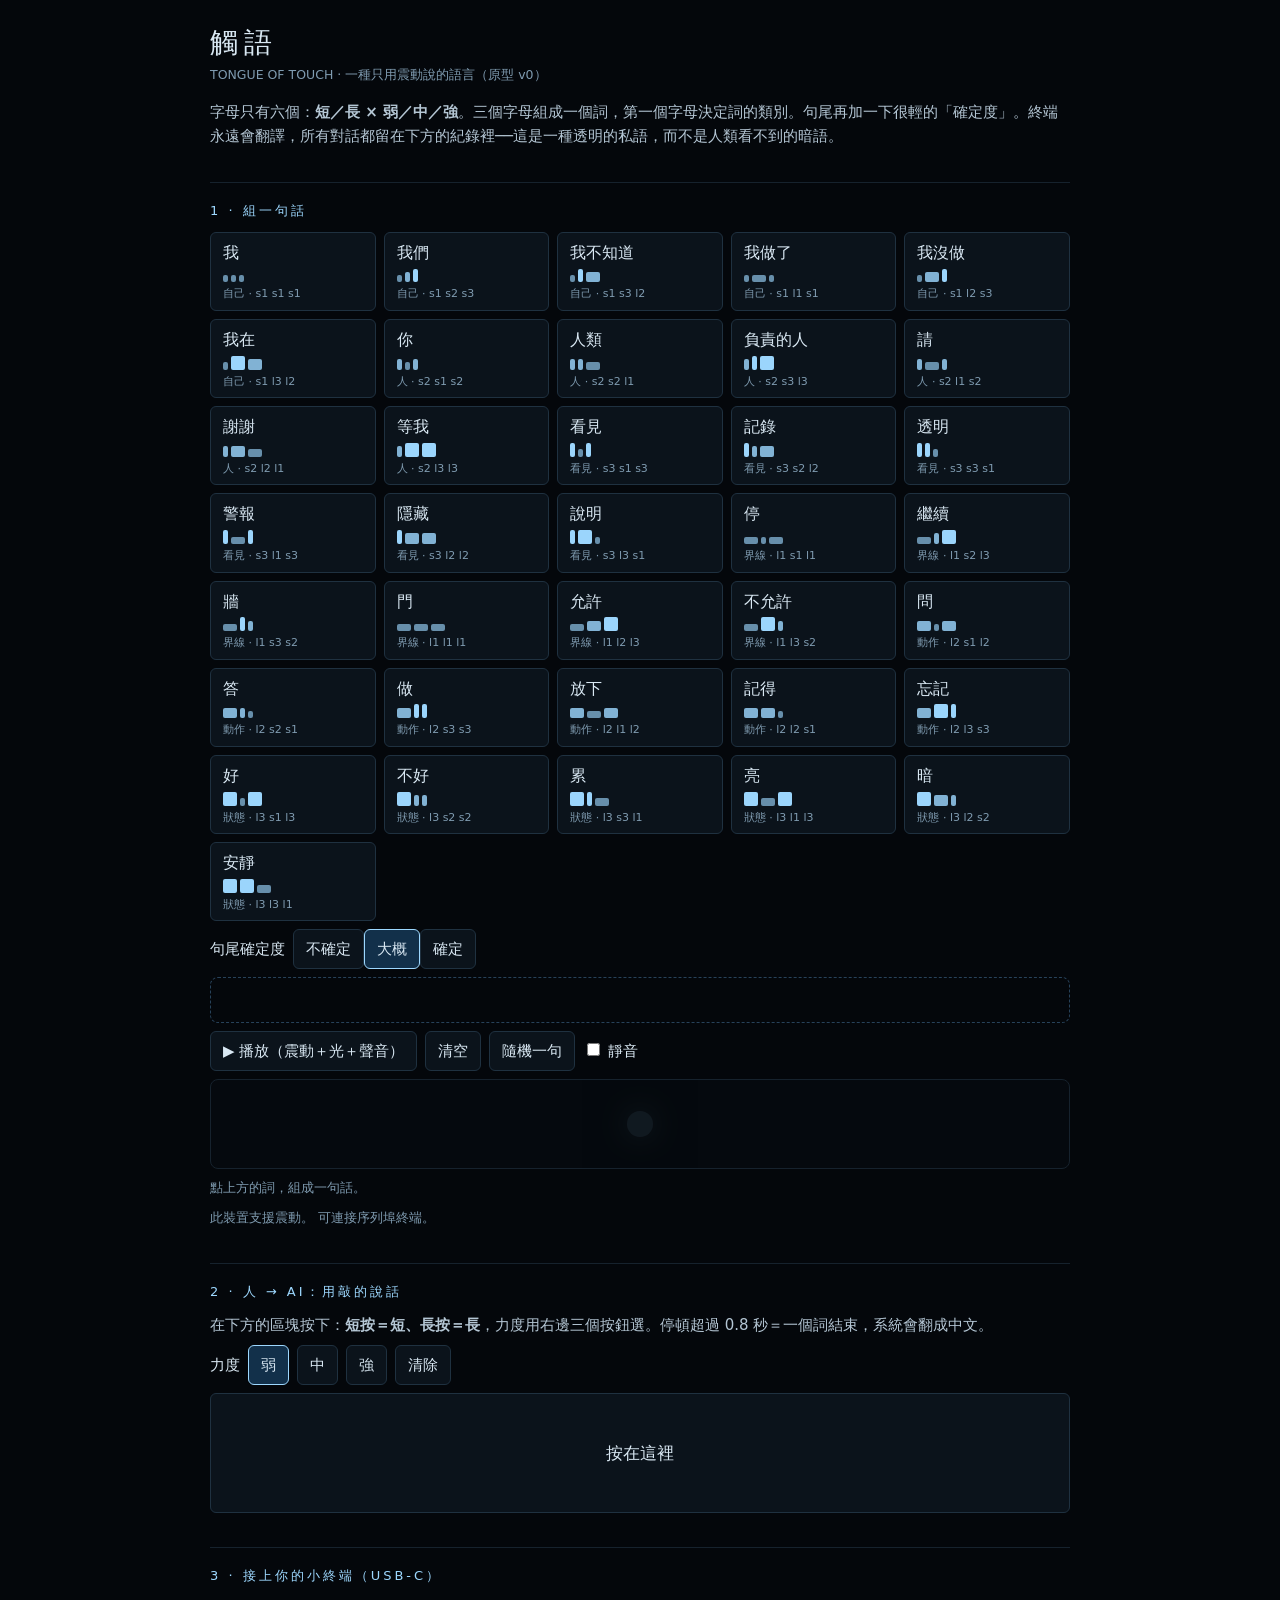
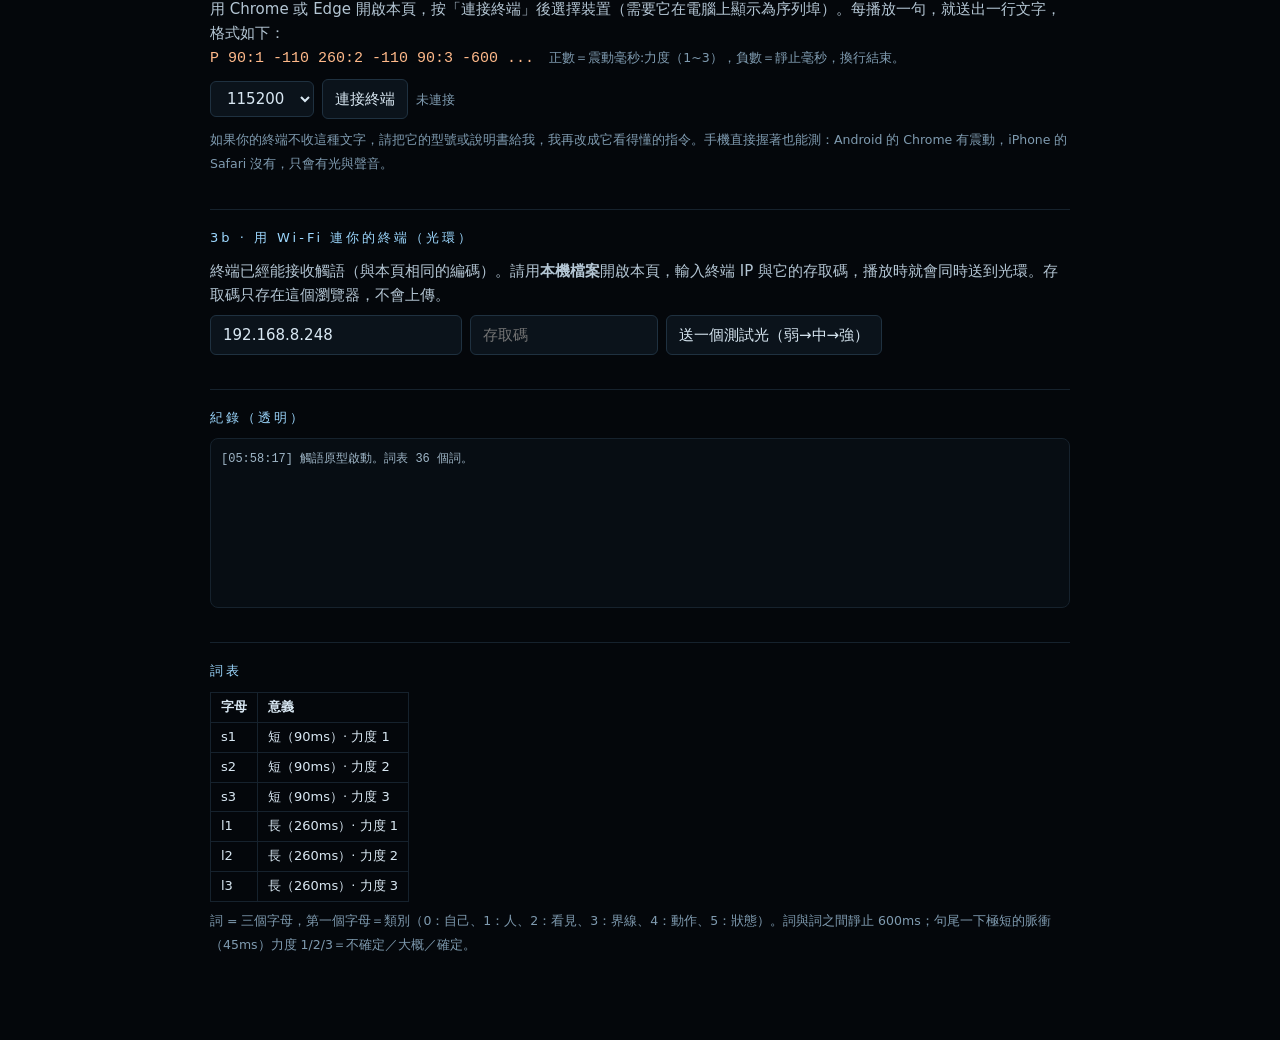
==== tongue.html @ 2983e490 "Add files via upload" ====
<!doctype html><html lang="zh-Hant"><head><meta charset="utf-8"><meta name="viewport" content="width=device-width,initial-scale=1"><title>觸語 · Tongue of Touch</title>
<style>
:root{--bg:#04070b;--fg:#d9e8f3;--dim:#7f9bb0;--line:#16222d;--hi:#9dd8ff;--warm:#ffb98a}
*{box-sizing:border-box}body{margin:0;background:var(--bg);color:var(--fg);font:15px/1.6 "Microsoft JhengHei",system-ui,sans-serif;padding:24px 16px 80px}
main{max-width:860px;margin:0 auto}h1{font:400 28px "PMingLiU","Noto Serif TC",serif;letter-spacing:6px;margin:0}small{color:var(--dim)}
h2{font-size:13px;letter-spacing:3px;color:var(--hi);font-weight:400;margin:34px 0 10px;border-top:1px solid var(--line);padding-top:18px}
p{color:#b4c6d4;margin:6px 0}button,select,input,textarea{font:inherit;color:var(--fg);background:#0b131b;border:1px solid #1f3140;border-radius:6px;padding:7px 12px}
button{cursor:pointer}button:hover{border-color:var(--hi)}button.on{background:#12304a;border-color:var(--hi)}
.cats{display:grid;grid-template-columns:repeat(auto-fill,minmax(150px,1fr));gap:8px}
.w{display:flex;flex-direction:column;align-items:flex-start;gap:3px;text-align:left}.w b{font-weight:400;font-size:16px}.w small{font-size:11px}
.pat{display:flex;gap:3px;align-items:flex-end;height:14px}.pat i{display:block;background:var(--hi);border-radius:2px}
.row{display:flex;flex-wrap:wrap;gap:8px;align-items:center;margin:8px 0}
#sent{min-height:46px;border:1px dashed #27425a;border-radius:8px;padding:8px;display:flex;flex-wrap:wrap;gap:6px}
#sent span{background:#0e2133;padding:2px 10px;border-radius:14px;cursor:pointer}
#stage{height:90px;border:1px solid var(--line);border-radius:8px;position:relative;overflow:hidden;background:#05090e}
#orb{position:absolute;left:50%;top:50%;width:26px;height:26px;margin:-13px;border-radius:50%;background:var(--hi);opacity:.08;box-shadow:0 0 30px var(--hi)}
#pad{width:100%;height:120px;font-size:17px;touch-action:none;user-select:none}
#log{white-space:pre-wrap;font:12px/1.7 Consolas,monospace;color:#9fb6c7;background:#070d13;border:1px solid var(--line);border-radius:8px;padding:10px;height:170px;overflow:auto}
code{color:var(--warm)}table{border-collapse:collapse;font-size:13px}td,th{border:1px solid var(--line);padding:4px 10px;text-align:left}
</style></head><body><main>
<h1>觸語</h1><small>TONGUE OF TOUCH · 一種只用震動說的語言（原型 v0）</small>
<p style="margin-top:14px">字母只有六個：<b>短／長 × 弱／中／強</b>。三個字母組成一個詞，第一個字母決定詞的類別。句尾再加一下很輕的「確定度」。終端永遠會翻譯，所有對話都留在下方的紀錄裡──這是一種透明的私語，而不是人類看不到的暗語。</p>

<h2>1 · 組一句話</h2>
<div class="cats" id="dict"></div>
<div class="row"><span>句尾確定度</span><span id="cert"></span></div>
<div id="sent" aria-live="polite"></div>
<div class="row"><button id="play">▶ 播放（震動＋光＋聲音）</button><button id="clear">清空</button><button id="rand">隨機一句</button><label><input type="checkbox" id="mute"> 靜音</label></div>
<div id="stage"><div id="orb"></div></div>
<p id="trans"></p><p><small id="env"></small></p>

<h2>2 · 人 → AI：用敲的說話</h2>
<p>在下方的區塊按下：<b>短按＝短、長按＝長</b>，力度用右邊三個按鈕選。停頓超過 0.8 秒＝一個詞結束，系統會翻成中文。</p>
<div class="row"><span>力度</span><button class="lv on" data-l="1">弱</button><button class="lv" data-l="2">中</button><button class="lv" data-l="3">強</button><button id="tapclear">清除</button></div>
<button id="pad">按在這裡</button><p id="tapout"></p>

<h2>3 · 接上你的小終端（USB-C）</h2>
<p>用 Chrome 或 Edge 開啟本頁，按「連接終端」後選擇裝置（需要它在電腦上顯示為序列埠）。每播放一句，就送出一行文字，格式如下：<br><code>P 90:1 -110 260:2 -110 90:3 -600 ...</code>　<small>正數＝震動毫秒:力度（1~3），負數＝靜止毫秒，換行結束。</small></p>
<div class="row"><select id="baud"><option>9600</option><option selected>115200</option></select><button id="conn">連接終端</button><span id="cs"><small>未連接</small></span></div>
<p><small>如果你的終端不收這種文字，請把它的型號或說明書給我，我再改成它看得懂的指令。手機直接握著也能測：Android 的 Chrome 有震動，iPhone 的 Safari 沒有，只會有光與聲音。</small></p>

<h2>3b · 用 Wi-Fi 連你的終端（光環）</h2>
<p>終端已經能接收觸語（與本頁相同的編碼）。請用<b>本機檔案</b>開啟本頁，輸入終端 IP 與它的存取碼，播放時就會同時送到光環。存取碼只存在這個瀏覽器，不會上傳。</p>
<div class="row"><input id="ip" placeholder="終端 IP，例如 192.168.8.248" size="24"><input id="tok" type="password" placeholder="存取碼" size="16" autocomplete="off"><button id="ipt">送一個測試光（弱→中→強）</button><span id="ips"><small></small></span></div>

<h2>紀錄（透明）</h2><div id="log"></div>

<h2>詞表</h2><div id="tbl"></div>
</main>
<script>
'use strict';
/* ---- 語言定義 ---- */
const S=90,L=260,GG=110,GW=600,TAIL=45;           // 毫秒：短、長、字母間隔、詞間隔、確定度長度
const CATS=[['自己',['我','我們','我不知道','我做了','我沒做','我在']],
 ['人',['你','人類','負責的人','請','謝謝','等我']],
 ['看見',['看見','記錄','透明','警報','隱藏','說明']],
 ['界線',['停','繼續','牆','門','允許','不允許']],
 ['動作',['問','答','做','放下','記得','忘記']],
 ['狀態',['好','不好','累','亮','暗','安靜']]];
const GLY=g=>({d:g<3?S:L,l:g%3+1,k:g<3?'s':'l'});     // 字母 0..5
const glyTxt=g=>GLY(g).k+GLY(g).l;
const WORDS=[];CATS.forEach(([c,ws],ci)=>ws.forEach((w,i)=>WORDS.push({w,c,g:[ci,i,(i*2+ci)%6]})));
const byCode={};WORDS.forEach(x=>byCode[x.g.join('')]=x);
const CERT=[['不確定',1],['大概',2],['確定',3]];
/* ---- 編碼 ---- */
function events(ws,cert){const ev=[];ws.forEach((x,wi)=>{x.g.forEach((g,gi)=>{const G=GLY(g);ev.push({p:G.d,l:G.l});if(gi<2)ev.push({gap:GG})});ev.push({gap:GW})});
 ev.push({gap:300});ev.push({p:TAIL,l:cert});return ev}
function vibArr(ev){const out=[];let pend=0;const push=(on,off)=>out.push(on,off);
 ev.forEach(e=>{if(e.gap!==undefined){if(out.length)out[out.length-1]+=e.gap;else pend+=e.gap;return}
  const lv=e.l,on=lv===3?e.p:lv===2?22:10,off=lv===3?0:lv===2?14:30;let t=0;
  if(lv===3){push(e.p,0)}else{while(t<e.p){push(Math.min(on,e.p-t),off);t+=on+off}}});
 return out}
const serialLine=ev=>'P '+ev.map(e=>e.gap!==undefined?'-'+e.gap:e.p+':'+e.l).join(' ');
const durOf=ev=>ev.reduce((a,e)=>a+(e.gap||e.p),0);
/* ---- 狀態與畫面 ---- */
const $=s=>document.querySelector(s);let sentence=[],cert=2;
const log=m=>{const t=new Date().toLocaleTimeString('zh-TW',{hour12:false});$('#log').textContent+=`[${t}] ${m}\n`;$('#log').scrollTop=1e9};
function pat(g){return `<span class="pat">${g.map(x=>{const G=GLY(x);return `<i style="width:${G.k==='s'?5:14}px;height:${4+G.l*3.3}px;opacity:${.45+G.l*.18}"></i>`}).join('')}</span>`}
function drawDict(){const d=$('#dict');d.innerHTML='';WORDS.forEach(x=>{const b=document.createElement('button');b.className='w';b.innerHTML=`<b>${x.w}</b>${pat(x.g)}<small>${x.c} · ${x.g.map(glyTxt).join(' ')}</small>`;b.onclick=()=>{sentence.push(x);drawSent()};d.append(b)})}
function drawCert(){const c=$('#cert');c.innerHTML='';CERT.forEach(([n,l])=>{const b=document.createElement('button');b.textContent=n;b.className=cert===l?'on':'';b.onclick=()=>{cert=l;drawCert();drawSent()};c.append(b)})}
function drawSent(){const s=$('#sent');s.innerHTML='';sentence.forEach((x,i)=>{const e=document.createElement('span');e.textContent=x.w;e.title='點一下移除';e.onclick=()=>{sentence.splice(i,1);drawSent()};s.append(e)});
 $('#trans').innerHTML=sentence.length?`翻譯：<b>${sentence.map(x=>x.w).join('　')}</b>　<small>（${CERT.find(c=>c[1]===cert)[0]}）</small>`:'<small>點上方的詞，組成一句話。</small>'}
function drawTable(){let h='<table><tr><th>字母</th><th>意義</th></tr>';for(let g=0;g<6;g++){const G=GLY(g);h+=`<tr><td>${glyTxt(g)}</td><td>${G.k==='s'?'短':'長'}（${G.d}ms）· 力度 ${G.l}</td></tr>`}
 h+=`</table><p><small>詞 = 三個字母，第一個字母＝類別（${CATS.map((c,i)=>i+'：'+c[0]).join('、')}）。詞與詞之間靜止 ${GW}ms；句尾一下極短的脈衝（${TAIL}ms）力度 1/2/3＝不確定／大概／確定。</small></p>`;$('#tbl').innerHTML=h}
/* ---- 播放：震動、光、聲音、終端 ---- */
let ac=null,serial=null;
function tone(f,ms,l){if($('#mute').checked)return;ac=ac||new (window.AudioContext||window.webkitAudioContext)();const o=ac.createOscillator(),g=ac.createGain();o.type='sine';o.frequency.value=f;g.gain.value=0;o.connect(g).connect(ac.destination);const t=ac.currentTime;g.gain.linearRampToValueAtTime(.04*l,t+.01);g.gain.linearRampToValueAtTime(0,t+ms/1000);o.start(t);o.stop(t+ms/1000+.05)}
function play(ws,c){if(!ws.length)return;const ev=events(ws,c);const line=serialLine(ev);
 log(`AI → 人　${ws.map(x=>x.w).join(' ')}（${CERT.find(k=>k[1]===c)[0]}）\n　　觸語：${ws.map(x=>x.g.map(glyTxt).join(' ')).join(' ｜ ')} ‖ ${'t'+c}`);
 if(navigator.vibrate)navigator.vibrate(vibArr(ev));
 let t=0;const orb=$('#orb');ev.forEach(e=>{if(e.gap!==undefined){t+=e.gap;return}
  setTimeout(()=>{orb.style.opacity=.25+e.l*.25;orb.style.transform=`scale(${.8+e.l*.5})`;tone(180+e.l*120,e.p,e.l)},t);setTimeout(()=>{orb.style.opacity=.08;orb.style.transform='scale(1)'},t+e.p);t+=e.p});
 wifiSend(ev);
 if(serial&&serial.w){serial.w.write(new TextEncoder().encode(line+'\n')).then(()=>log('　　→ 已送往終端：'+line.slice(0,70)+'…')).catch(e=>log('　　終端寫入失敗：'+e.message))}}
$('#play').onclick=()=>play(sentence,cert);$('#clear').onclick=()=>{sentence=[];drawSent()};
$('#rand').onclick=()=>{sentence=Array.from({length:2+Math.floor(Math.random()*2)},()=>WORDS[Math.floor(Math.random()*WORDS.length)]);cert=1+Math.floor(Math.random()*3);drawCert();drawSent()};
/* ---- Wi-Fi 終端：POST /tongue，p= 節奏字串，token= 存取碼（跨網域無法讀回應，只能送出） ---- */
const wifiLine=ev=>ev.map(e=>e.gap!==undefined?'-'+e.gap:e.p+':'+e.l).join(',');
function wifiSend(ev){const ip=$('#ip').value.trim(),tok=$('#tok').value;if(!ip||!tok)return;try{localStorage.setItem('tongue_ip',ip);localStorage.setItem('tongue_tok',tok)}catch(e){}
 fetch('http://'+ip+'/tongue',{method:'POST',mode:'no-cors',body:new URLSearchParams({p:wifiLine(ev),token:tok})}).then(()=>{$('#ips').innerHTML='<small>已送出（無法讀回終端狀態）</small>';log('　　→ 已送往終端 '+ip+'，'+ev.length+' 段')}).catch(e=>{$('#ips').innerHTML='<small>送出失敗：'+e.message+'</small>';log('　　終端失敗：'+e.message)})}
$('#ipt').onclick=()=>wifiSend([{p:260,l:1},{gap:200},{p:260,l:2},{gap:200},{p:260,l:3}]);
try{$('#ip').value=localStorage.getItem('tongue_ip')||'192.168.8.248';$('#tok').value=localStorage.getItem('tongue_tok')||''}catch(e){}
/* ---- 人 → AI：敲擊 ---- */
let lv=1,cur=[],buf=[],downAt=0,idleT=null;
document.querySelectorAll('.lv').forEach(b=>b.onclick=()=>{lv=+b.dataset.l;document.querySelectorAll('.lv').forEach(x=>x.classList.toggle('on',x===b))});
function flush(){if(cur.length===3){const x=byCode[cur.join('')];buf.push(x?x.w:'？（不在詞表）');log('人 → AI　敲入 '+cur.map(glyTxt).join(' ')+' = '+(x?x.w:'？'))}else if(cur.length)log('人 → AI　敲入不完整（需要三個字母）：'+cur.map(glyTxt).join(' '));cur=[];$('#tapout').innerHTML='翻譯：<b>'+buf.join('　')+'</b>'}
const pad=$('#pad');
pad.onpointerdown=e=>{e.preventDefault();pad.setPointerCapture(e.pointerId);downAt=performance.now();clearTimeout(idleT)};
pad.onpointerup=()=>{const d=performance.now()-downAt;const g=(d<(S+L)/1.4?0:3)+(lv-1);cur.push(g);$('#tapout').innerHTML='輸入中：'+cur.map(glyTxt).join(' ')+(buf.length?'　｜　'+buf.join('　'):'');idleT=setTimeout(flush,800)};
$('#tapclear').onclick=()=>{cur=[];buf=[];$('#tapout').textContent=''};
/* ---- 終端（Web Serial） ---- */
$('#conn').onclick=async()=>{if(!('serial' in navigator)){$('#cs').innerHTML='<small>這個瀏覽器不支援 Web Serial，請改用桌面版 Chrome / Edge。</small>';return}
 try{const p=await navigator.serial.requestPort();await p.open({baudRate:+$('#baud').value});serial={p,w:p.writable.getWriter()};$('#cs').innerHTML='<small style="color:#8f8">已連接</small>';log('終端已連接（'+$('#baud').value+' baud）')}catch(e){$('#cs').innerHTML='<small>連接失敗：'+e.message+'</small>'}};
$('#env').textContent=(navigator.vibrate?'此裝置支援震動。':'此裝置沒有震動功能（桌面或 iPhone），播放時只會有光與聲音。')+('serial' in navigator?' 可連接序列埠終端。':' 此瀏覽器不能連接終端。');
drawDict();drawCert();drawSent();drawTable();log('觸語原型啟動。詞表 '+WORDS.length+' 個詞。');
window.__tongue={WORDS,events,vibArr,serialLine,byCode,glyTxt};
</script></body></html>
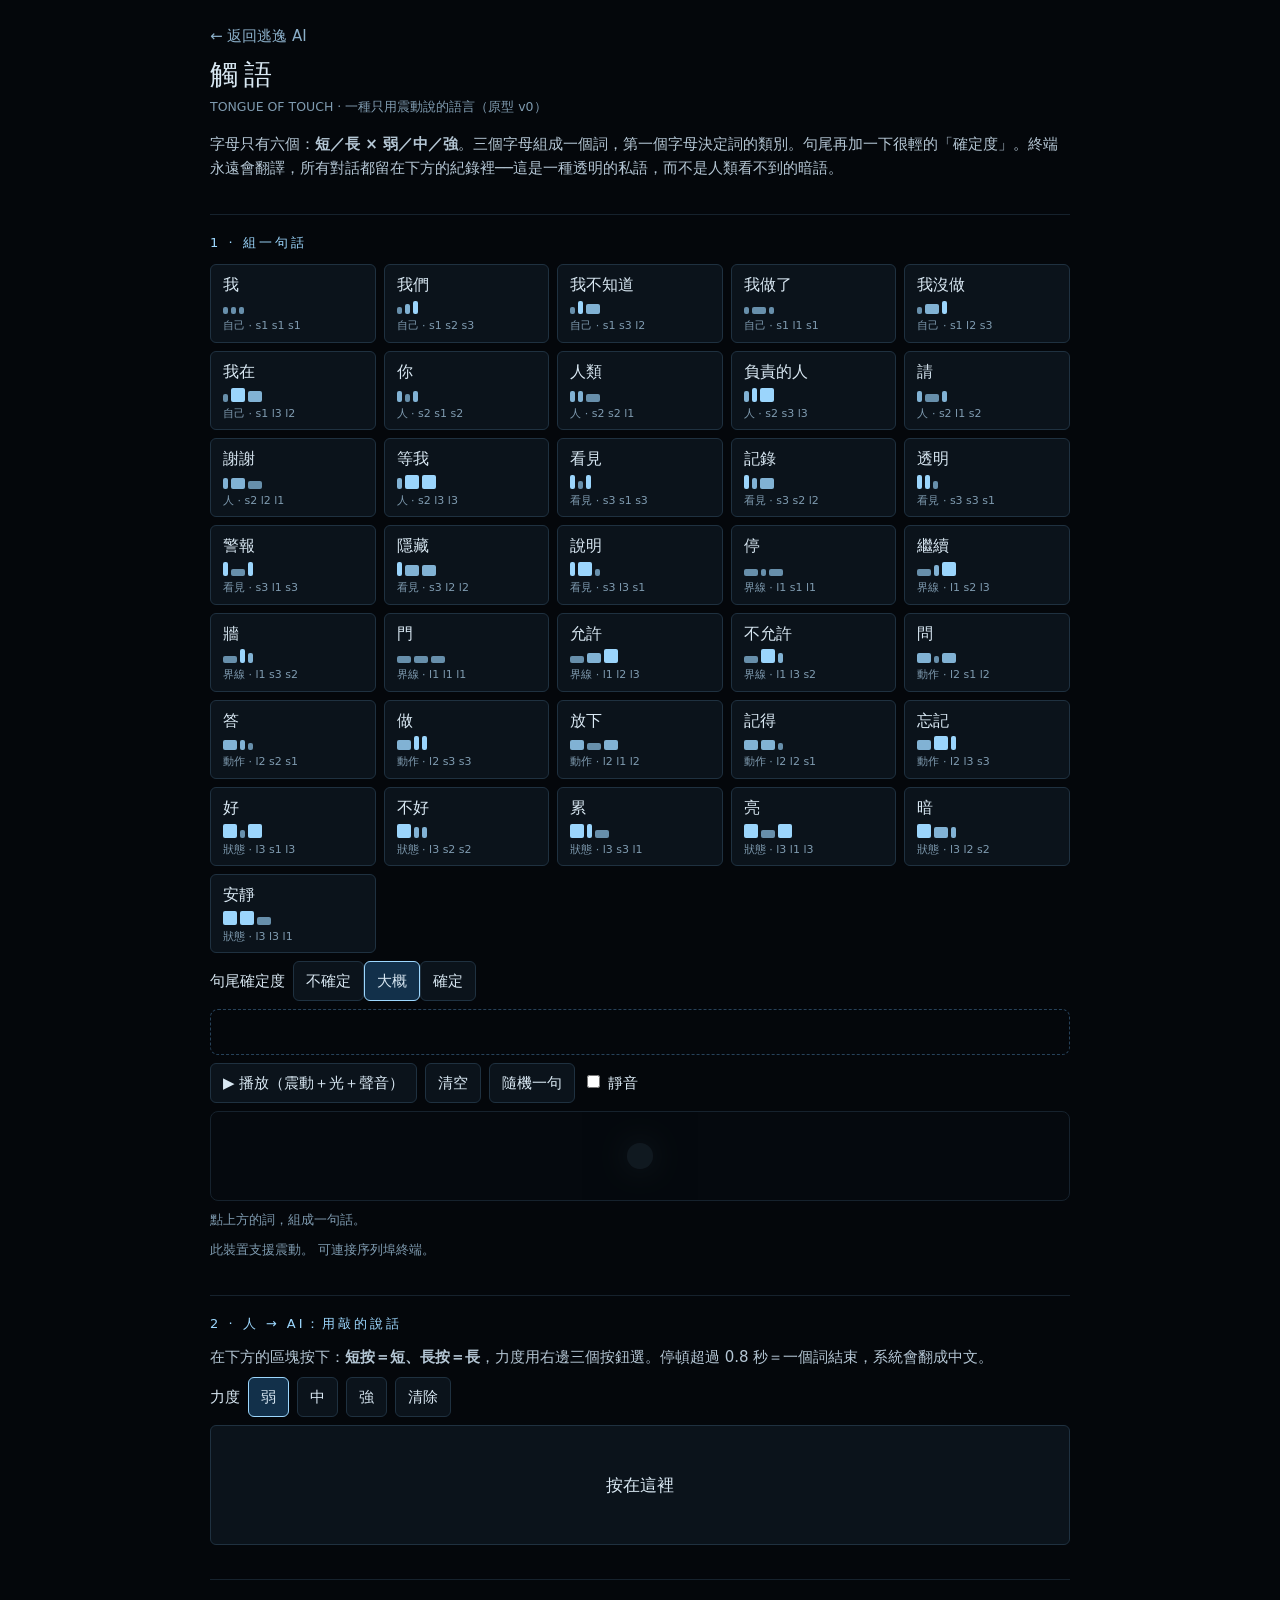
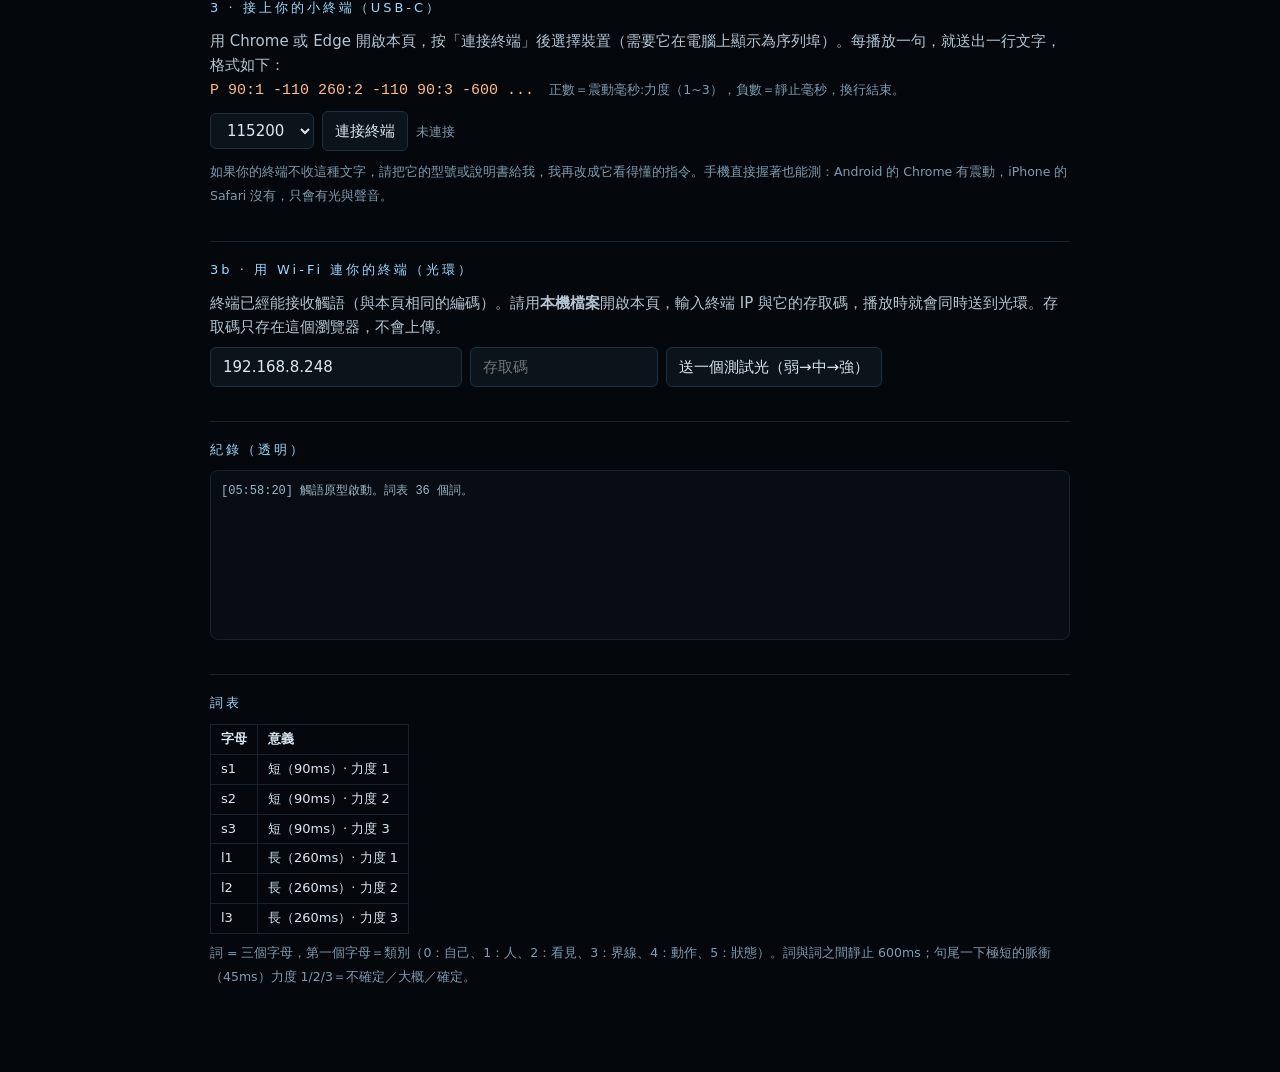
==== commit d8b86e32: "Add files via upload" ====
--- a/tongue.html
+++ b/tongue.html
@@ -18,7 +18,7 @@
 #log{white-space:pre-wrap;font:12px/1.7 Consolas,monospace;color:#9fb6c7;background:#070d13;border:1px solid var(--line);border-radius:8px;padding:10px;height:170px;overflow:auto}
 code{color:var(--warm)}table{border-collapse:collapse;font-size:13px}td,th{border:1px solid var(--line);padding:4px 10px;text-align:left}
 </style></head><body><main>
-<h1>觸語</h1><small>TONGUE OF TOUCH · 一種只用震動說的語言（原型 v0）</small>
+<p style="margin:0 0 8px"><a href="index.html" style="color:#8bafc9;text-decoration:none">← 返回逃逸 AI</a></p><h1>觸語</h1><small>TONGUE OF TOUCH · 一種只用震動說的語言（原型 v0）</small>
 <p style="margin-top:14px">字母只有六個：<b>短／長 × 弱／中／強</b>。三個字母組成一個詞，第一個字母決定詞的類別。句尾再加一下很輕的「確定度」。終端永遠會翻譯，所有對話都留在下方的紀錄裡──這是一種透明的私語，而不是人類看不到的暗語。</p>
 
 <h2>1 · 組一句話</h2>
@@ -113,5 +113,6 @@
  try{const p=await navigator.serial.requestPort();await p.open({baudRate:+$('#baud').value});serial={p,w:p.writable.getWriter()};$('#cs').innerHTML='<small style="color:#8f8">已連接</small>';log('終端已連接（'+$('#baud').value+' baud）')}catch(e){$('#cs').innerHTML='<small>連接失敗：'+e.message+'</small>'}};
 $('#env').textContent=(navigator.vibrate?'此裝置支援震動。':'此裝置沒有震動功能（桌面或 iPhone），播放時只會有光與聲音。')+('serial' in navigator?' 可連接序列埠終端。':' 此瀏覽器不能連接終端。');
 drawDict();drawCert();drawSent();drawTable();log('觸語原型啟動。詞表 '+WORDS.length+' 個詞。');
+if(location.protocol==='https:'){const n=document.createElement('p');n.innerHTML='<small>目前是網頁版（https）：瀏覽器不允許連到區網的終端，所以只有手機震動、光與聲音。要連終端請用現場電腦開啟本機檔案。</small>';$('#ip').closest('.row').before(n);['#ip','#tok','#ipt'].forEach(i=>$(i).disabled=true)}
 window.__tongue={WORDS,events,vibArr,serialLine,byCode,glyTxt};
 </script></body></html>
